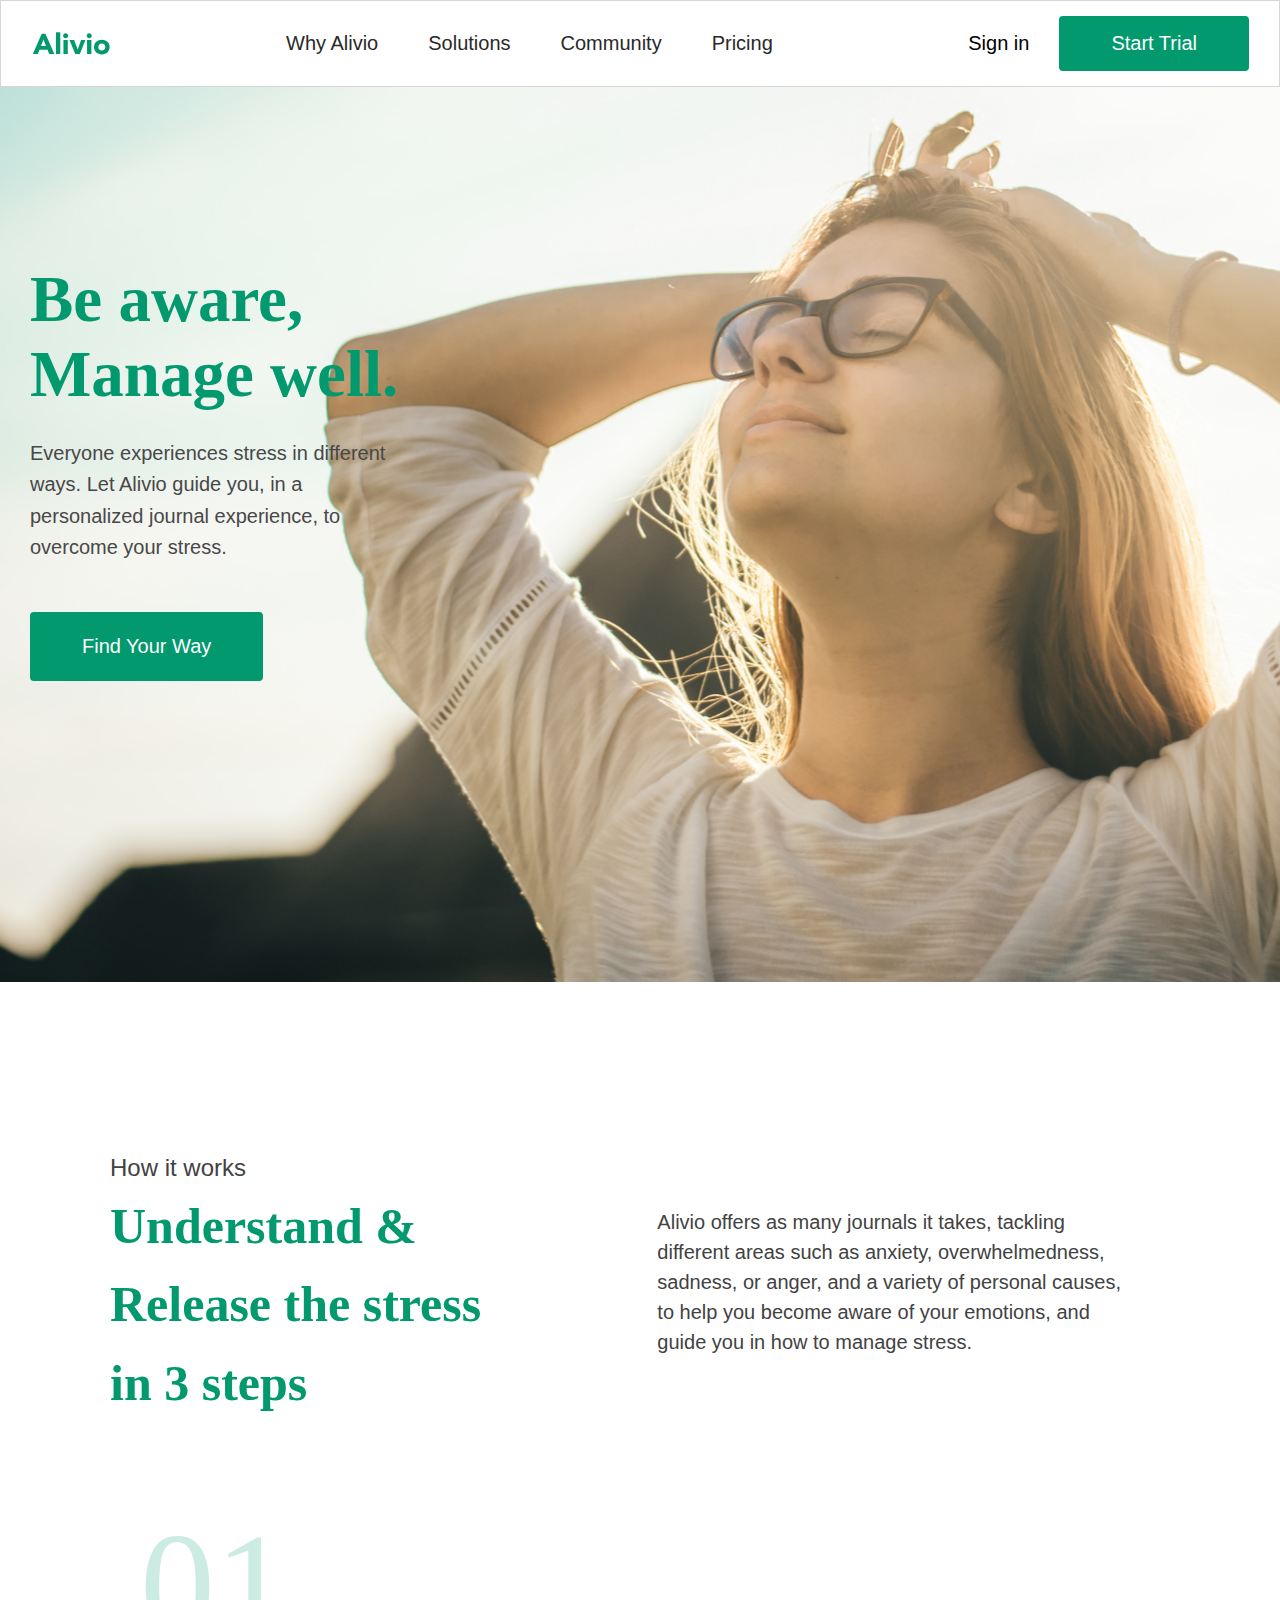
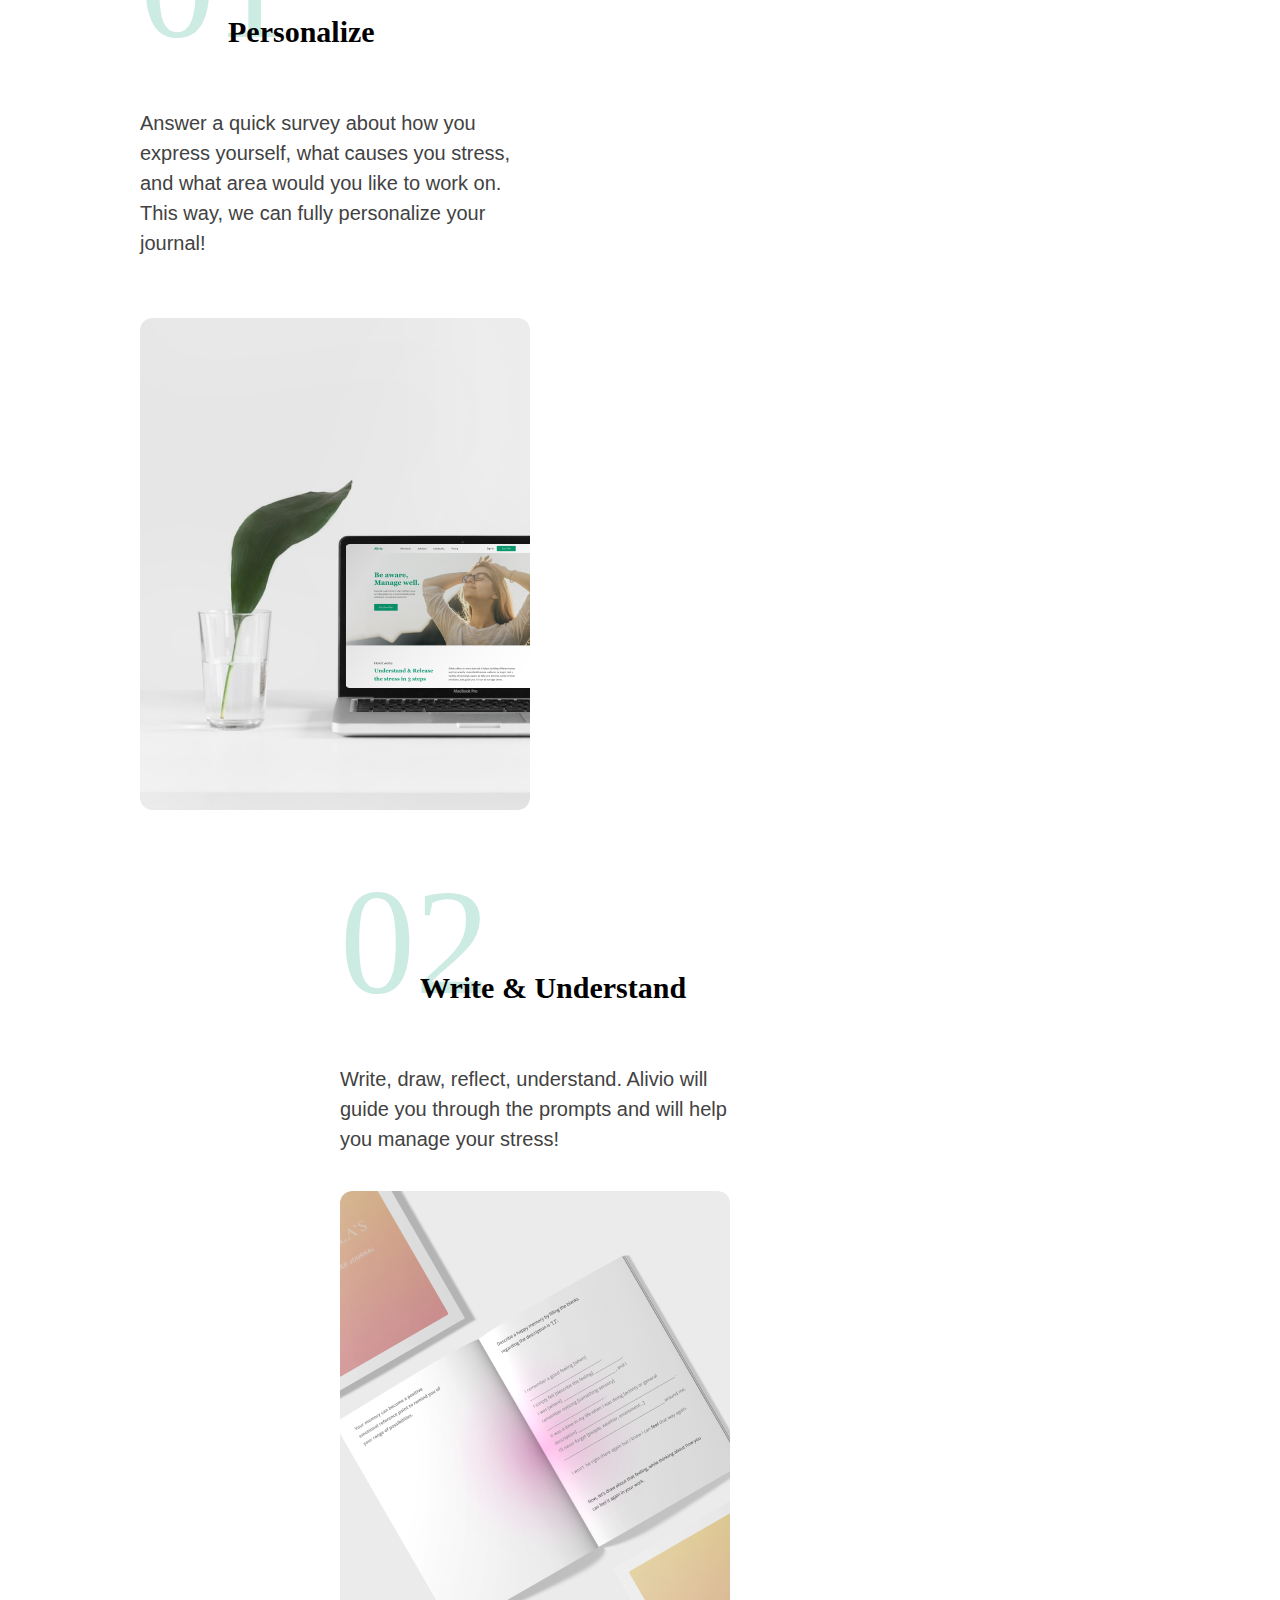
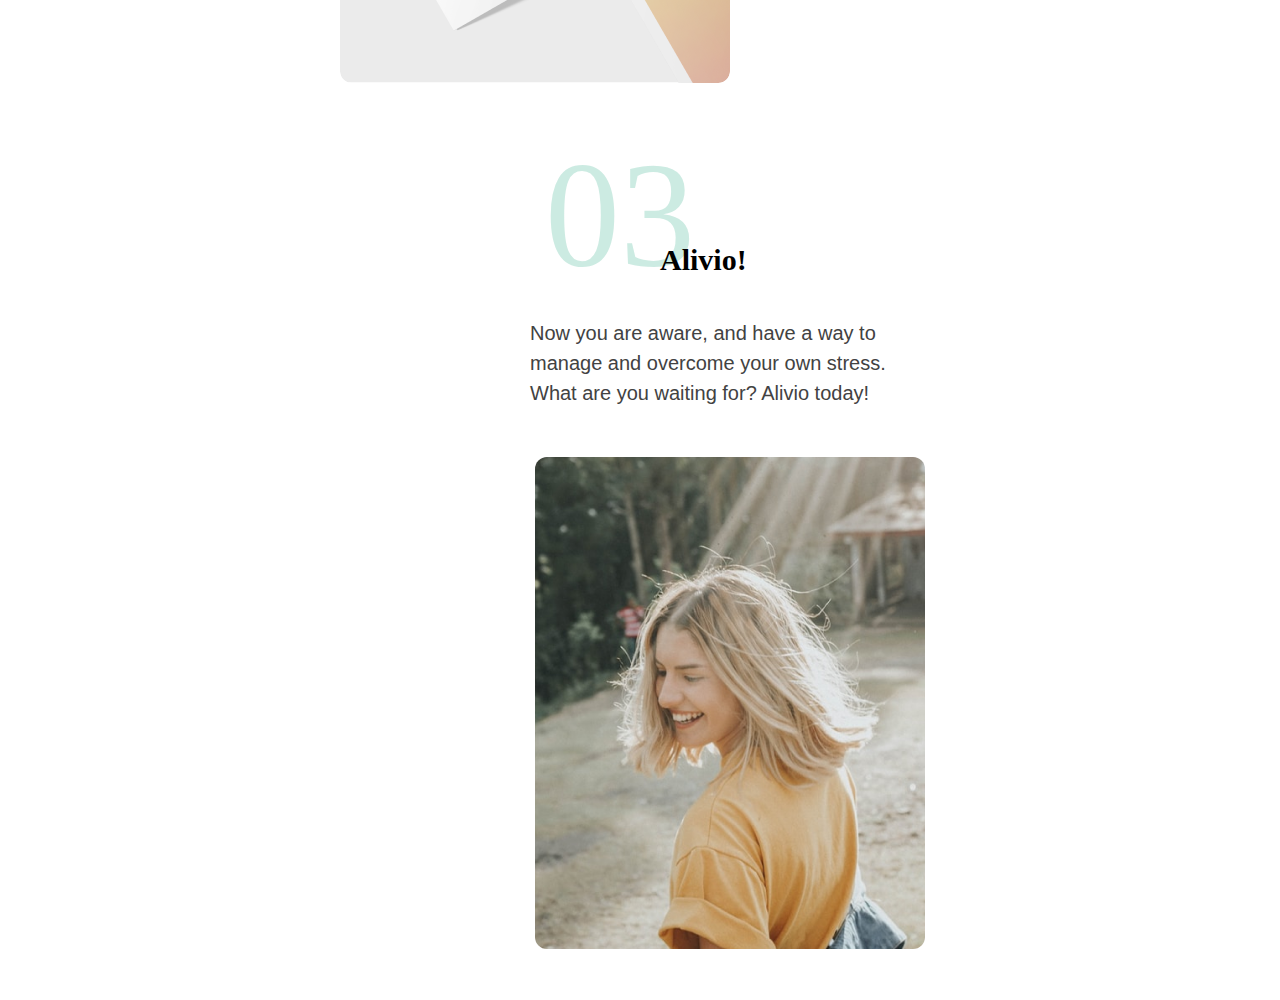
==== index.html @ 871f3500 "first commit" ====
<!DOCTYPE html>
<html lang="en">
<head>
    <meta charset="UTF-8">
    <meta http-equiv="X-UA-Compatible" content="IE=edge">
    <meta name="viewport" content="width=device-width, initial-scale=1.0">
    <link href="https://fonts.cdnfonts.com/css/lato" rel="stylesheet">
    <link rel="stylesheet" href="css/style.css">
    <title>Alivio</title>
</head>
<body>
    <section class="navbar">
        <div class="container">
            <div class="navbar__flex">
                <img class="navbar_logo" id="top" src="img/Logo.svg" alt="Alivio">
                <ul class="navbar__flex-menu">
                    <li><a href="#">Why Alivio</a></li>
                    <li><a href="#">Solutions</a></li>
                    <li><a href="#">Community</a></li>
                    <li><a href="#">Pricing</a></li>
                </ul>
                <div class="navbar__flex-button">
                    <button class="btn_sign-in">Sign in</button>
                    <button class="btn btn_trial">Start Trial</button>
                </div>
            </div>
        </div>
    </section>
    <header class="header">
        <div class="container">           
                <h1 class="header_h1">Be aware, Manage well.</h1>
                <p class="header_p">Everyone experiences stress in different ways.
                    Let Alivio guide you, in a personalized journal experience, to overcome your stress.</p>
                <button class="btn header_btn">Find Your Way</button>
        </div>
    </header>
    <section class="steps">
        <div class="steps_inner">
            <p class="steps_top-p">How it works</p>
            <div class="steps_flex-text">
                <h2 class="steps_h2">Understand & Release the stress in 3 steps</h2>
                <p class="steps_p">Alivio offers as many journals it takes, tackling different areas such as anxiety, overwhelmedness, sadness, or anger, and a variety of personal causes, to help you become aware of your emotions, and guide you in how to manage stress.</p>
            </div>
            <div class="steps_flex-content">
                <div class="steps_flex_content-items">
                    <div class="steps_number">01
                        <h3 class="steps_h3">Personalize</h3>
                    </div>
                    <p class="steps_content-p">Answer a quick survey about how you express yourself, what causes you stress, and what area would you like to work on. This way, we can fully personalize your journal!</p>
                    <div class="steps_img_parent">
                        <img class="steps_img" src="img/content_1.png" alt="img_parent">
                        <div class="steps_img_child">
                            <img class="steps_img_into" src="img/content_1_1.png" alt="img_child">
                        </div>
                    </div>
                </div>
                <div class="steps_flex_content-items">
                    <div class="steps_number">02
                        <h3 class="steps_h3">Write & Understand</h3>
                    </div>
                    <p class="steps_content-p">Write, draw, reflect, understand. Alivio will guide you through the prompts and will help you manage your stress!</p>
                    <img class="steps_img" src="img/content_2.png" alt="img_content-2">
                </div>
                <div class="steps_flex_content-items">
                    <div class="steps_number">03
                        <h3 class="steps_h3">Alivio!</h3>
                    </div>
                    <p class="steps_content-p">Now you are aware, and have a way to manage and overcome your own stress.<br>What are you waiting for? Alivio today!</p>
                    <img class="steps_img" src="img/content_3.png" alt="img_content-2">
                </div>
            </div>
        </div>
    </section>
</body>
</html>
---- css/style.css ----
@import url('https://fonts.cdnfonts.com/css/lato');
html {
    box-sizing: border-box;
}
*, *::after, *::before {
    box-sizing: inherit;
}
body {
    margin: 0;
    padding: 0;
    font-family: 'Lato', sans-serif;
}
img{
    display: block;
    max-width: 100%;
}
a{
    text-decoration: none;
}
li{
   list-style: none;
}
:root {
    --accent-color: #01996D;
    --text-color: #424242;
}
.btn{
    border-radius: 4px;
    border: 2px solid var(--accent-color);
    background: var(--accent-color);
    color: white;
    padding: 20px 50px;
    font-size: 20px;
    font-family: 'Lato', sans-serif;
    font-weight: 400;
    line-height: 25px;
    white-space: nowrap;
}
.container{
    width: 100%;
    max-width: 1370px;
    margin: 0 auto;
}
.navbar {
    border: #D6D6D6 1px solid;
}
.navbar__flex {
    display: flex;
    align-items: center;
    min-height: 85px;
}
.navbar_logo {
    width: 79.565px;
    height: 23.04px;
    margin-right: 172px;
}
.navbar__flex-menu {
    display: flex;
    list-style: none;
    font-size: 20px;
    gap: 72px;
    font-family: 'Lato', sans-serif;
    font-weight: 400;
    margin: 0 284px 0 0;
    padding: 0;
    white-space: nowrap;
}
.navbar__flex-menu a{
    text-decoration: none;
    color: #292929;
}
.navbar__flex-menu li:hover {
    opacity: 0.5;
}
.icon {
    display: none;
}
.navbar__flex-button {
    display: flex;
}
.btn_sign-in {
    border: none;
    color: #000;
    font-family: 'Lato', sans-serif;
    font-size: 20px;
    font-weight: 400;
    background: none;
    padding: 0 30px 0 0;
    white-space: nowrap;
}
.btn_sign-in:hover{
    opacity: 0.5;
}
.btn_trial {
    padding: 13px 50px;
}
.btn_trial:hover {
    opacity: 0.5;
}
.header {
    /* width: 100%; */
    height: 895px;
    background-image: url(../img/girl_header.png);
    background-repeat: no-repeat;
    background-size: cover;
}
.header_h1 {
    color: var(--accent-color);
    font-size: 65px;
    font-family: 'Georgia', serif;
    font-weight: 700;
    max-width: 440px;
    margin: 0 0 26px 0;
    padding-top: 175px;
}
.header_p {
    color: #484848;
    font-size: 20px;
    font-family: 'Lato Regular', sans-serif;
    line-height: 157%;
    max-width: 420px;
    margin: 0 0 48px 0;
}
.header_btn:hover {
    opacity: 0.5;
}
.steps_inner {
    padding: 167px 232px 51px 275px;
}
.steps_top-p {
    color: var(--text-color);
    font-size: 24px;
    font-family: 'Lato SemiBo', sans-serif;
    line-height: 157%;
    margin: 0;
}
.steps_flex-text {
    display: flex;
    margin-bottom: 52px;
}
.steps_h2 {
    color: var(--accent-color);
    font-size: 50px;
    font-family: 'Georgia', serif;
    font-weight: 700;
    line-height: 157%;
    width: 584px;
    margin: 0 136px 0 0;
}
.steps_p {
    color: var(--text-color);
    font-size: 20px;
    font-family: 'Lato Medium', sans-serif;
    line-height: 150%;
    width: 671px;
    margin: 20px 0 0 0;
}
.steps_flex-content {
    display: flex;
}
.steps_flex_content-items:nth-child(1) {
    max-width: 390px;
    margin-right: 95px;
}
.steps_flex_content-items:nth-child(2) {
    max-width: 394px;
    margin-right: 103px;
    padding-top: 286px;
}
.steps_flex_content-items:nth-child(3) {
    max-width: 440px;
    margin-right: 0;
    padding-top: 53px;
}
.steps_number {
    color: rgba(1, 153, 109, 0.20);
    font-family: Georgia;
    font-size: 150px;
    font-weight: 400;
    line-height: 150%; /* 225px */
    position: relative;
    width: 175px;
    height: 225px;
    margin-bottom: 9px;
}
.steps_flex_content-items:nth-child(3) .steps_number {
    padding-left: 5px;
    margin-bottom: 0;
}
.steps_h3 {
    color: #000;
    font-size: 30px;
    font-family: 'Georgia' sans-serif;
    font-weight: 700;
    line-height: 150%;
    margin: 0;
    white-space: nowrap;
    position: absolute;
    content: '';
    top: 135px;
    left: 88px;
}
.steps_flex_content-items:nth-child(2) .steps_h3 {
    top: 135px;
    left: 80px;
}
.steps_flex_content-items:nth-child(3) .steps_h3 {
    top: 134px;
    left: 120px;
}
.steps_content-p {
    color: var(--text-color);
    font-family: 'Lato', sans-serif;
    font-size: 20px;
    font-weight: 500;
    line-height: 150%; 
    margin: 0 0 60px 0;
}
.steps_flex_content-items:nth-child(2) .steps_content-p {
    margin-bottom: 37px; 
}
.steps_flex_content-items:nth-child(3) .steps_content-p {
    margin-top: -10px;
    margin-bottom: 49px;
    margin-left: -10px;
}
.steps_img {
    max-width: 390px;
    max-height: 492px;
    border-radius: 12px;
}
.steps_flex_content-items:nth-child(3) .steps_img {
    margin-left: -5px;
}
.steps_img_parent {
    position: relative;
}

.steps_img_child {
    position: absolute;
    top: 226px;
    right: 0;
}
@media screen and (max-width: 1919px) {
    .header {
        background-position: center;
    }
    .steps_inner {
        padding: 167px 150px 51px 110px;
    }
    .steps_h2 {
        max-width: 584px;
    }
    .steps_p {
        max-width: 671px;
    }
    .steps_flex-content {
        justify-content: space-between;
    }
    .steps_flex_content-items {
        margin-right: 60px;
    }
    .steps_number {
        max-width: 176px;
        max-height: 225px;
    } 
}
@media screen and (max-width: 1600px) {
    .navbar__flex {
        justify-content: space-between;
    }
    .navbar_logo {
        margin-right: 130px;
    }
    .navbar__flex-menu {
        gap: 50px;
        margin: 0 150px 0 0;
    }
    .header_h1 {
        padding-left: 30px;
    }
    .header_p {
        padding-left: 30px;
    }
    .header_btn {
        margin-left: 30px;
    }
}
@media screen and (max-width: 1500px) {
    .navbar__flex {
        flex-wrap: wrap;
        padding: 0 30px 0 30px;
    }
    .steps_flex-content {
        flex-direction: column;
        align-items: flex-start;
        gap: 20px;
    }
   .steps_flex_content-items {
        margin-right: 0;
    }
    .steps_flex_content-items:nth-child(1) {
        margin-left: 30px;
    }
    .steps_flex_content-items:nth-child(2) {
        padding: 0;
        margin-left: 230px;
        max-width: 390px;
    }
    .steps_flex_content-items:nth-child(3) {
        padding: 0;
        margin-left: 430px;
        max-width: 390px;
    }
}
@media screen and (max-width: 1200px) {
    .navbar_logo {
        margin-right: 50px;
    }
    .navbar__flex-menu {
        margin-right: 50px;
    }
}
@media screen and (max-width: 1015px) {
    .steps_inner {
        padding: 100px 50px 51px 50px;
    }
    .steps_h2{
        margin-right: 50px;
    }
    .steps_flex_content-items:nth-child(2) {
        margin-left: 100px;
    }
    .steps_flex_content-items:nth-child(3) {
        margin-left: 200px;
    }
}
@media screen and (max-width: 731px) {
    .navbar_logo {
        margin-bottom: 30px;
    }
    .header {
        background-position: left;
        padding-right: 30px;
    }
    .steps_flex-text {
        flex-direction: column;
    }
    .steps_h2 {
        width: 100%;
    }
    .steps_p {
        max-width: 584px;
        width: 100%;
    }
    .steps_flex_content {
        align-items: center;
    }
    .steps_flex_content-items:nth-child(1) {
        margin-left: 0px;
    }
    .steps_flex_content-items:nth-child(2) {
        margin-left: 0px;
    }
    .steps_flex_content-items:nth-child(3) {
        margin-left: 0px;
        margin-right: 95px;
    }
    .steps_flex_content-items:nth-child(3) .steps_number {
        padding-left: 0;
    }
    .steps_flex_content-items:nth-child(3) .steps_img {
        margin-left: 0;
    }
}
@media screen and (max-width: 585px) {
    .navbar__flex {
        justify-content: flex-start;
    }
    .navbar_logo {
        margin-right: 70px;
    }
    .navbar__flex-menu {
       padding-top: 20px;
       flex-direction: column;
       gap: 20px;
    }
    .steps_flex_content-items:nth-child(1) {
        margin-right: 0;
    }
    .steps_flex_content-items:nth-child(2) {
        margin-right: 0;
    }
    .steps_flex_content-items:nth-child(3) {
        margin-right: 0;
    }
}
@media screen and (max-width: 460px) {
    .btn_trial {
        padding: 13px 20px;
    }
    .header {
        min-height: 600px;
    }
    .header_h1 {
        font-size: 30px;
        padding-top: 100px;
    }
    .header_btn {
        padding: 13px 25px;
    }
    .steps_h2 {
        font-size: 30px;
    }
    .steps_flex_content {
        padding: 0 30px 0 30px;
    }
    .steps_img {
        max-width: 250px;
        max-height: 315px;
    }
    .steps_img_child{
        width: 115px;
        height: 90px;
        top: 146px;
        left: 136px;
    }
    .steps_h3 {
        white-space: normal;
        top: 135px;
        left: 60px;
    }
    .steps_flex_content-items:nth-child(2) .steps_h3 {
        top: 135px;
        left: 60px;
    }
    .steps_flex_content-items:nth-child(3) .steps_h3 {
        top: 135px;
        left: 60px;
    }
}
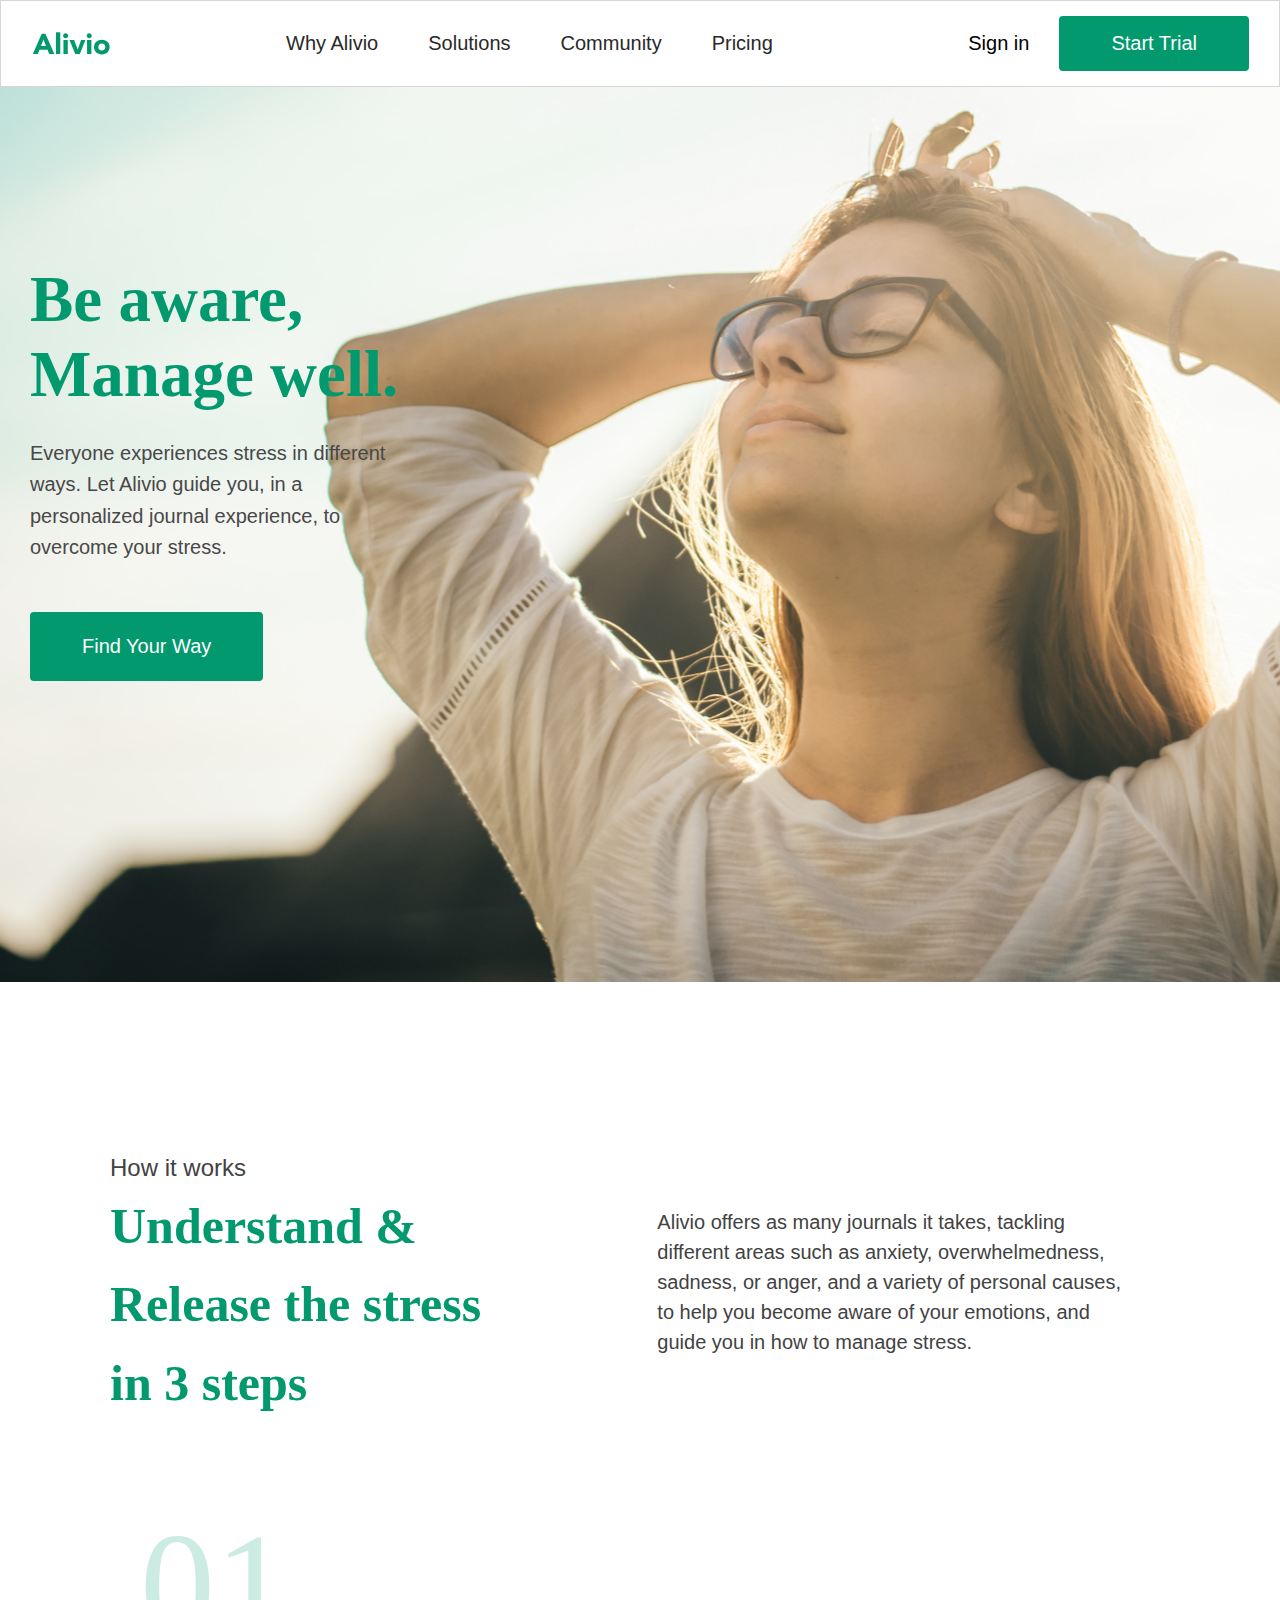
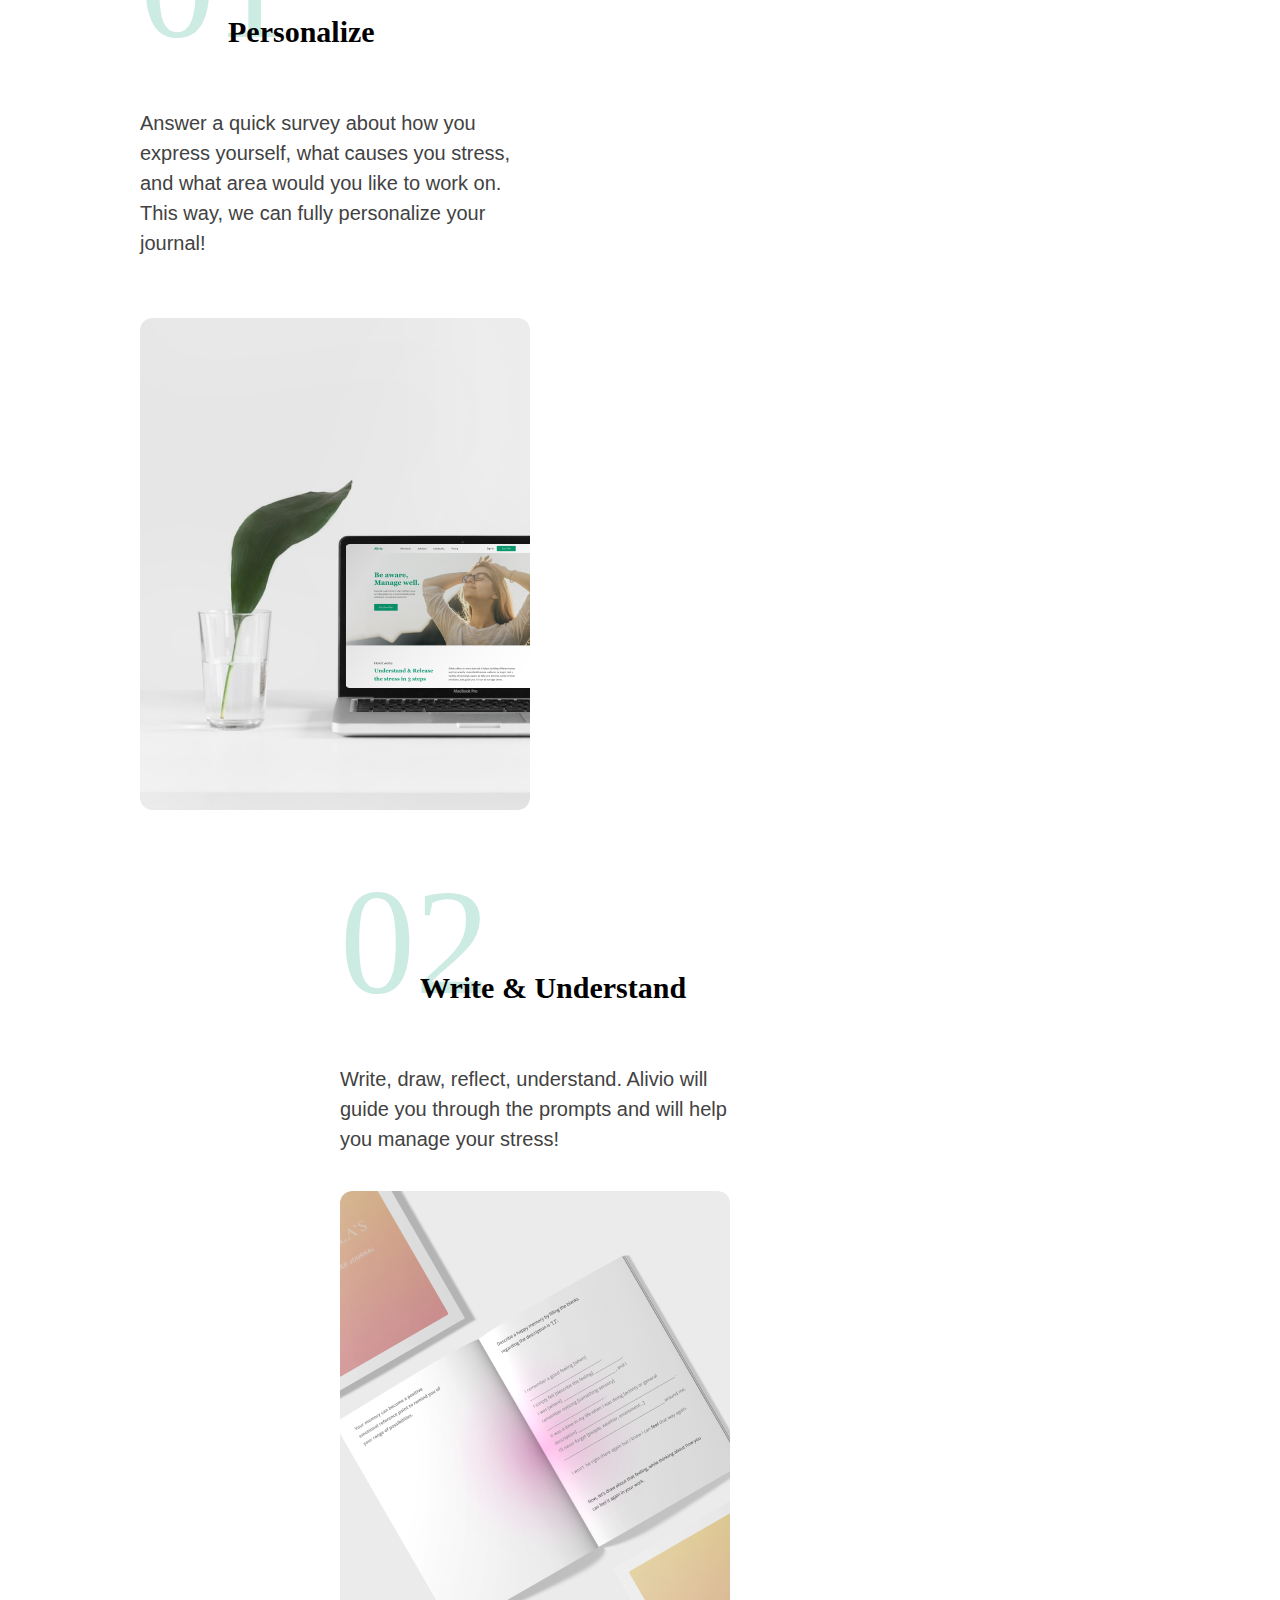
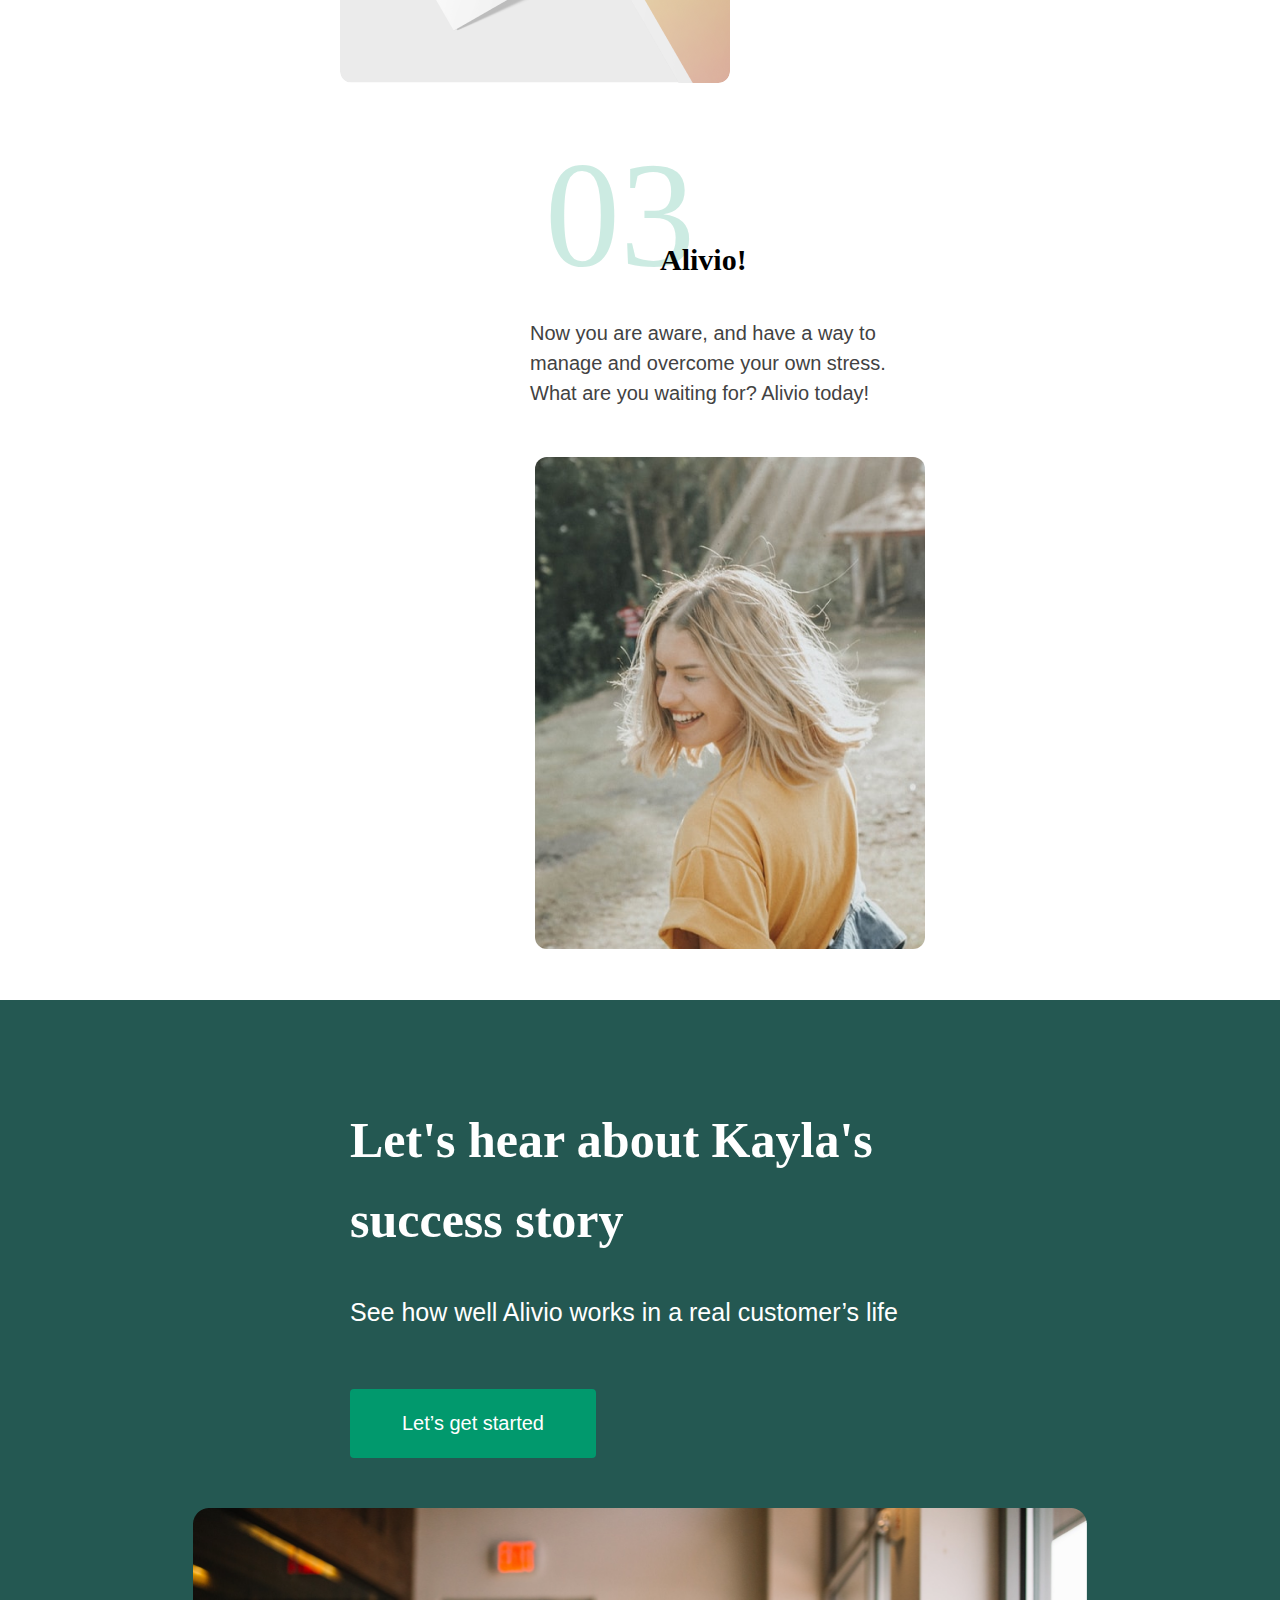
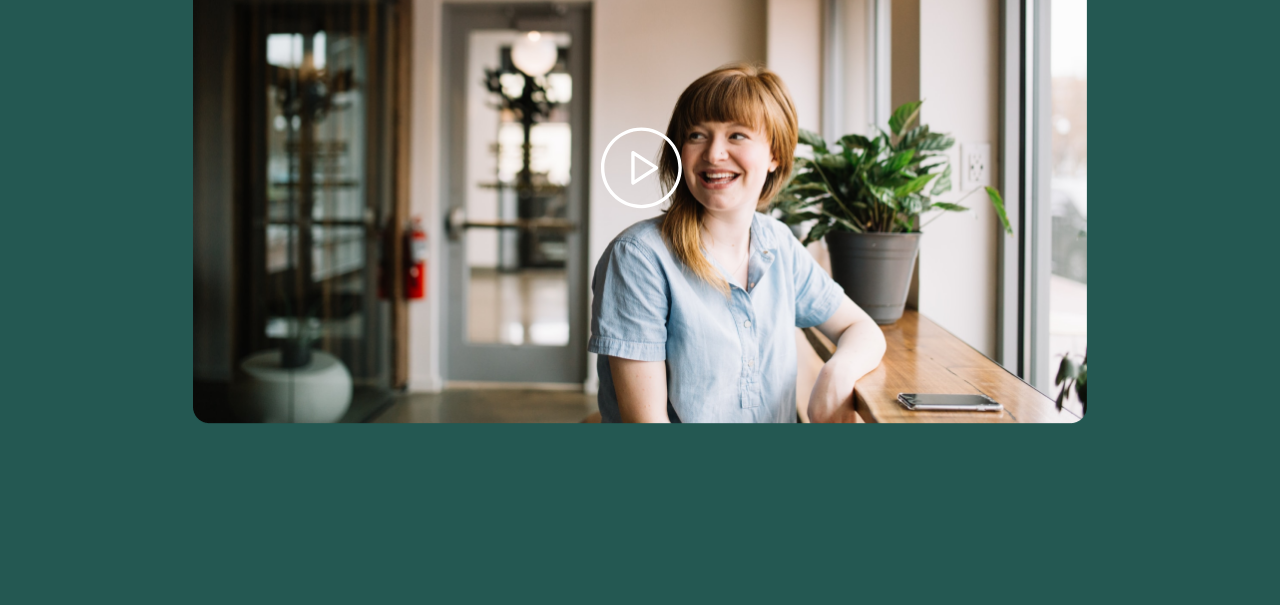
==== commit 87c3f8bf: "second commit" ====
--- a/index.html
+++ b/index.html
@@ -71,5 +71,20 @@
             </div>
         </div>
     </section>
+    <section class="video">
+        <div class="video_flex">
+            <div class="video_flex-text">
+                <h2 class="video_h2">Let's hear about Kayla's success story</h2>
+                <p class="video_p">See how well Alivio works in a real customer’s life</p>
+                <button class="btn video_btn">Let’s get started</button>
+            </div>
+            <div class="video_poster">
+                <video class="video_size" poster="img/Video.png">Видео</video>
+                <div class="video-icon">
+                    <img src="img/Group.svg" alt="icon">
+                </div>
+            </div>
+        </div>
+    </section>
 </body>
 </html>     
--- a/css/style.css
+++ b/css/style.css
@@ -35,6 +35,10 @@
     font-weight: 400;
     line-height: 25px;
     white-space: nowrap;
+}
+.btn:hover{
+    cursor: pointer;
+    opacity: 0.5;
 }
 .container{
     width: 100%;
@@ -241,6 +245,59 @@
     top: 226px;
     right: 0;
 }
+.video {
+    padding: 229px 0 177px 0;
+    background-color: #245852;
+}
+.video_flex {
+    display: flex;
+    align-items: center;
+    justify-content: center;
+}
+.video_flex-text {
+    margin-right: 32px;
+}
+.video_h2 {
+    color: #FFF;
+    font-size: 50px;
+    font-family: 'Georgia', serif;
+    font-weight: 700;
+    line-height: 160%;
+    max-width: 580px;
+    margin: 0 0 33px 0;
+}
+.video_p {
+    color: #FFF;
+    font-size: 25px;
+    font-family: 'Lato', sans-serif;
+    font-weight: 400;
+    line-height: 157%;
+    margin: 0 0 57px 0;
+}
+.video_size {
+    width: 896px;
+    height: 516px;
+}
+.video_btn:hover {
+    cursor: pointer;
+    opacity: 0.5;
+}
+.video_poster {
+    position: relative;
+}
+.video-icon {
+    position: absolute;
+    top: 219px;
+    right: 406px;
+}
+.video-icon:hover {
+    cursor: pointer;
+    opacity: 0.5;
+}
+
+/* .video_poster:hover{
+    opacity: 0.6;
+} */
 @media screen and (max-width: 1919px) {
     .header {
         background-position: center;
@@ -285,6 +342,15 @@
     .header_btn {
         margin-left: 30px;
     }
+    .video {
+        padding-top: 100px;
+    }
+    .video_flex {
+        flex-direction: column;
+    }
+    .video_flex-text {
+        margin: 0 0 50px 0;
+    }
 }
 @media screen and (max-width: 1500px) {
     .navbar__flex {
@@ -334,6 +400,20 @@
     .steps_flex_content-items:nth-child(3) {
         margin-left: 200px;
     }
+    .video_flex {
+        align-items: flex-start;
+        padding-left: 80px;
+    }
+    .video_size {
+        width: 500px;
+        height: 288px;
+    }
+    .video-icon {
+        width: 60px;
+        height: 60px;
+        top: 108px;
+        right: 216px;
+    }
 }
 @media screen and (max-width: 731px) {
     .navbar_logo {
@@ -393,6 +473,25 @@
     }
     .steps_flex_content-items:nth-child(3) {
         margin-right: 0;
+    } 
+    .video_flex {
+        padding-left: 40px;
+    }
+    .video_h2 {
+        font-size: 30px;
+    }
+    .video_p {
+        font-size: 20px;
+    }
+    .video_size {
+        width: 300px;
+        height: 173px;
+    }
+    .video-icon {
+        width: 30px;
+        height: 30px;
+        top: 77px;
+        right: 135px;
     }
 }
 @media screen and (max-width: 460px) {
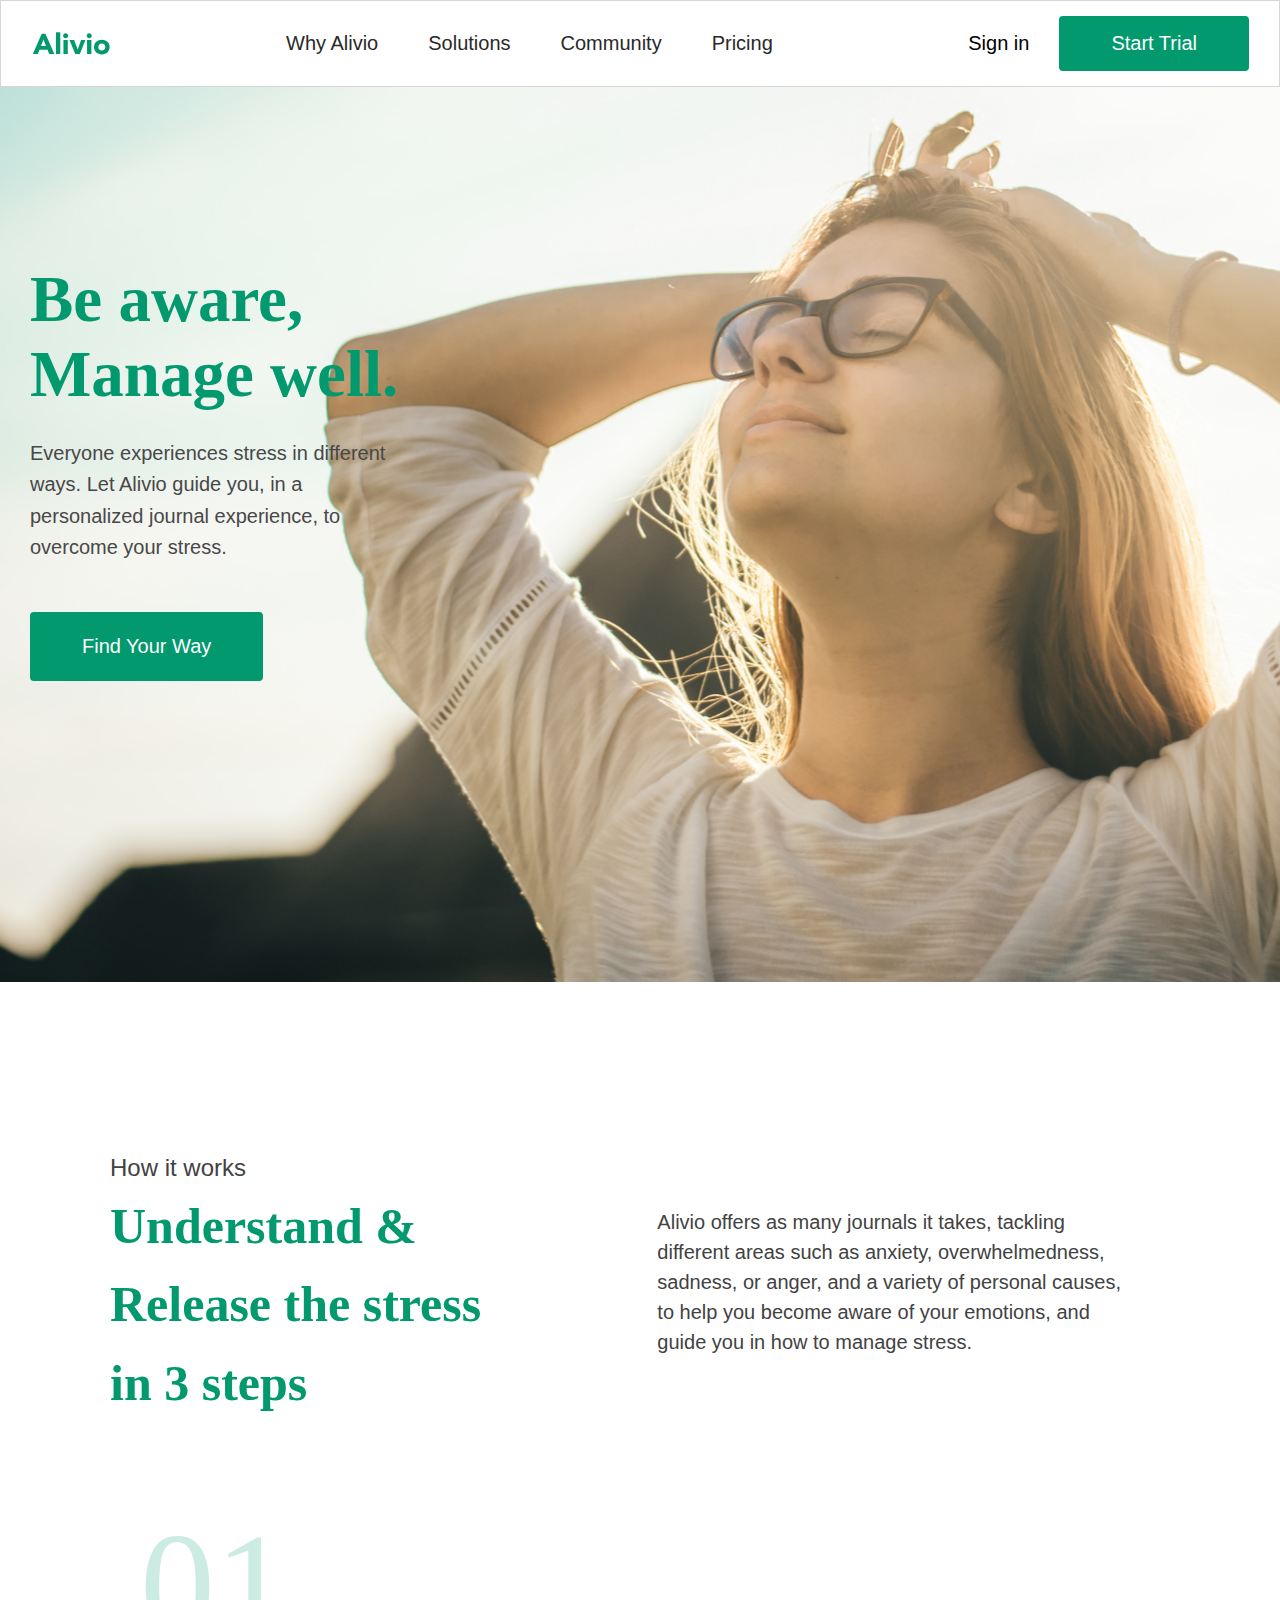
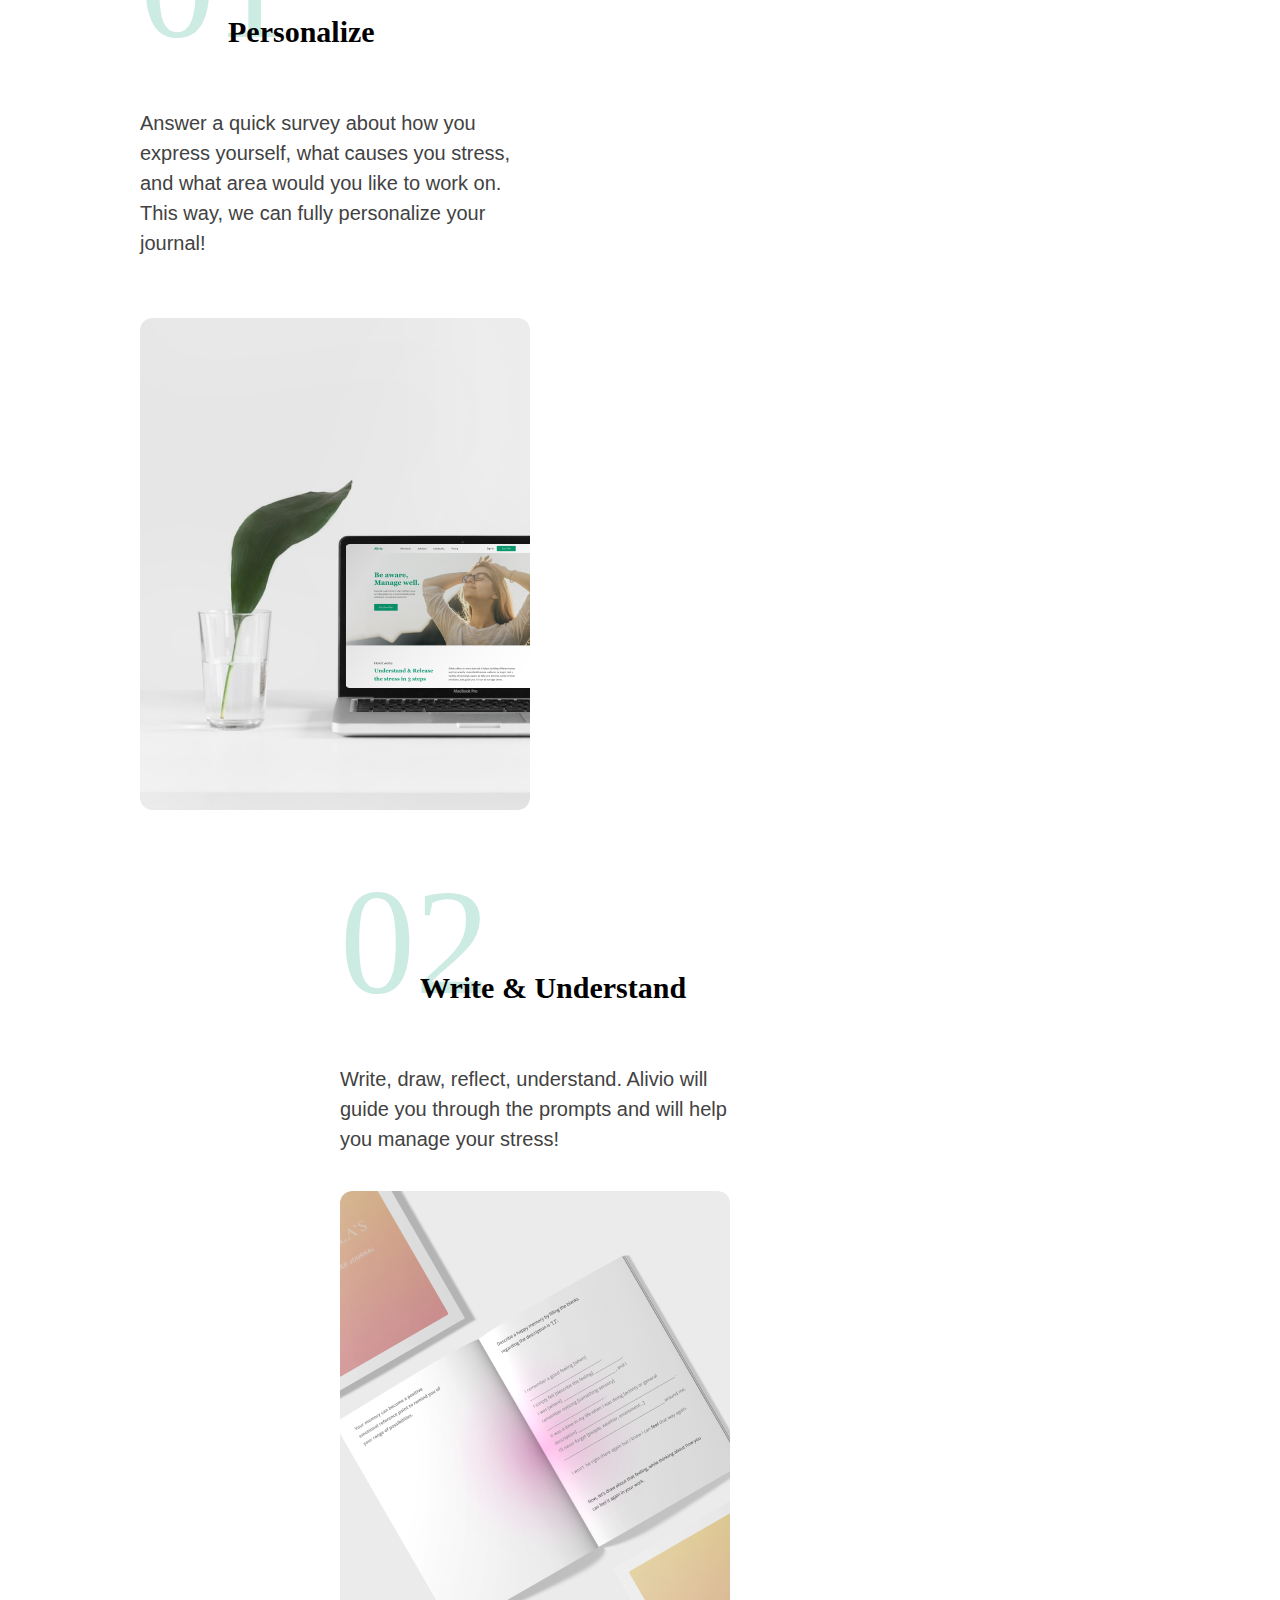
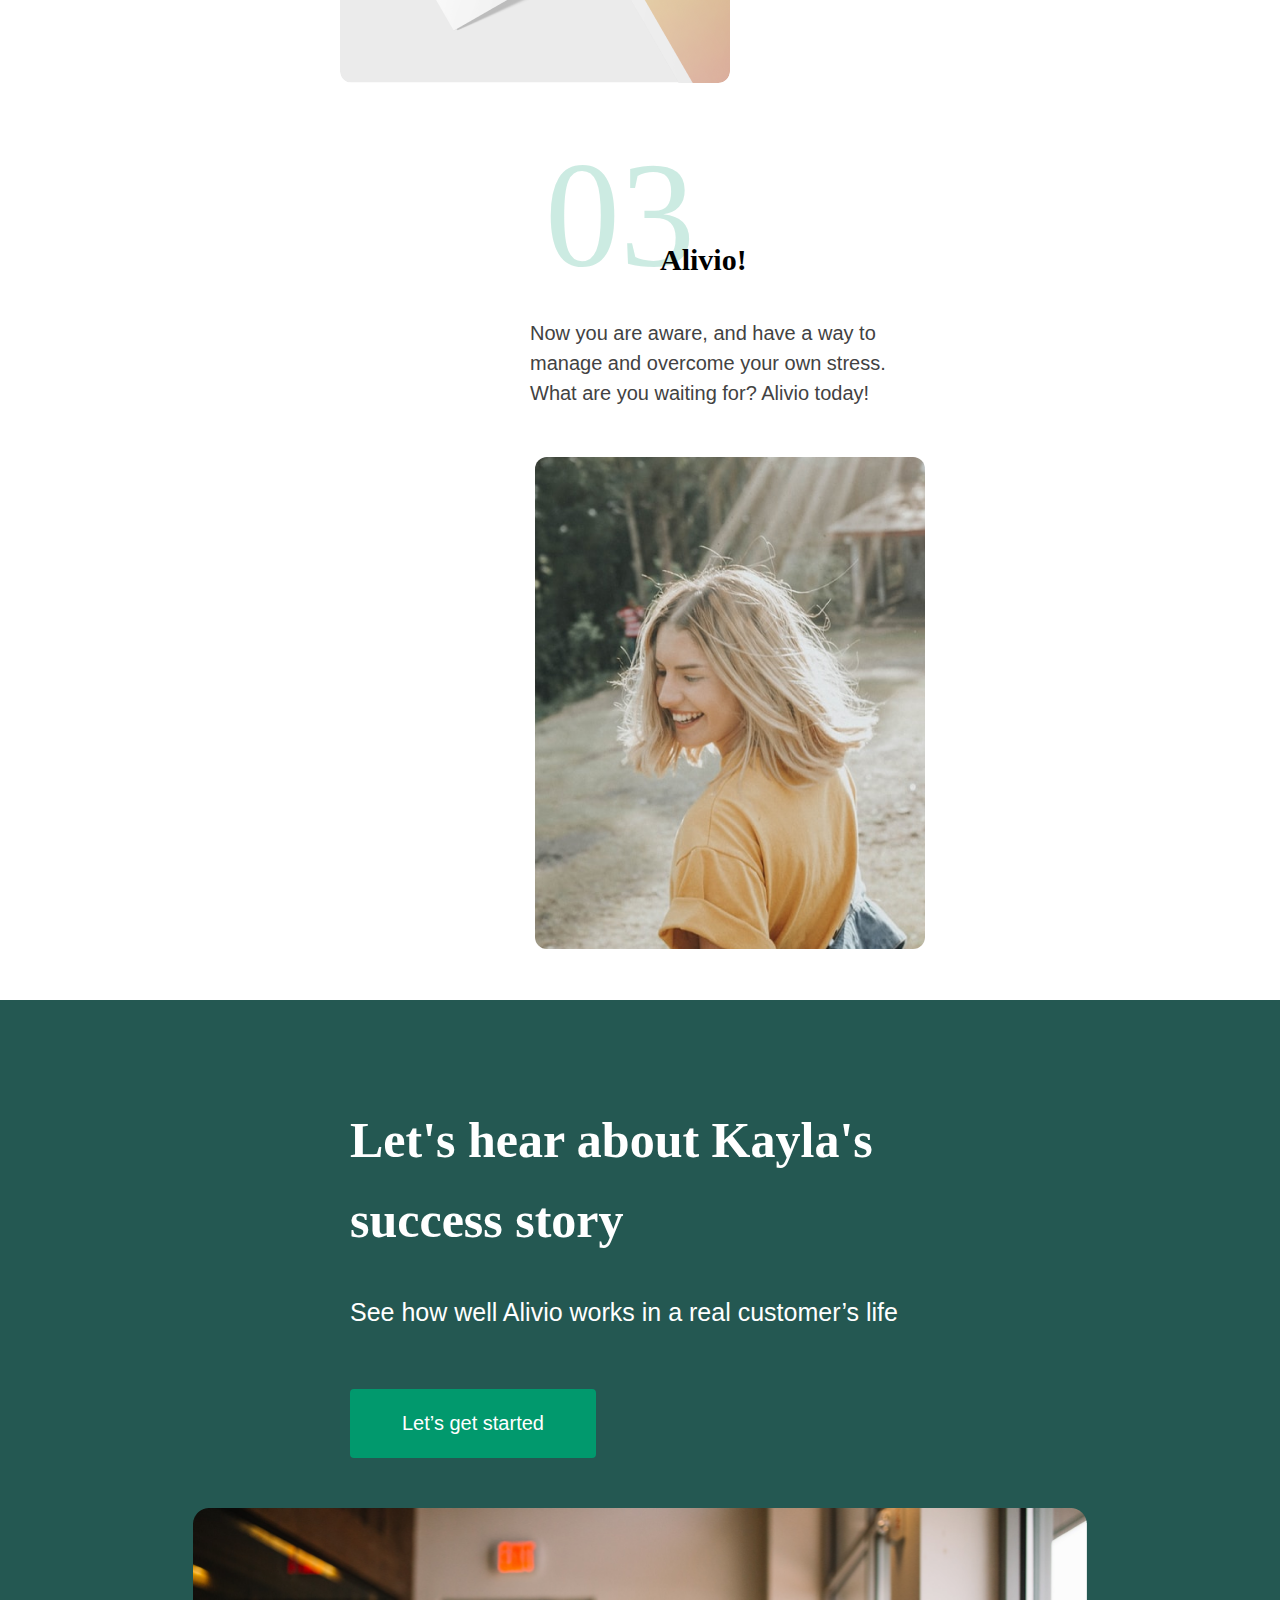
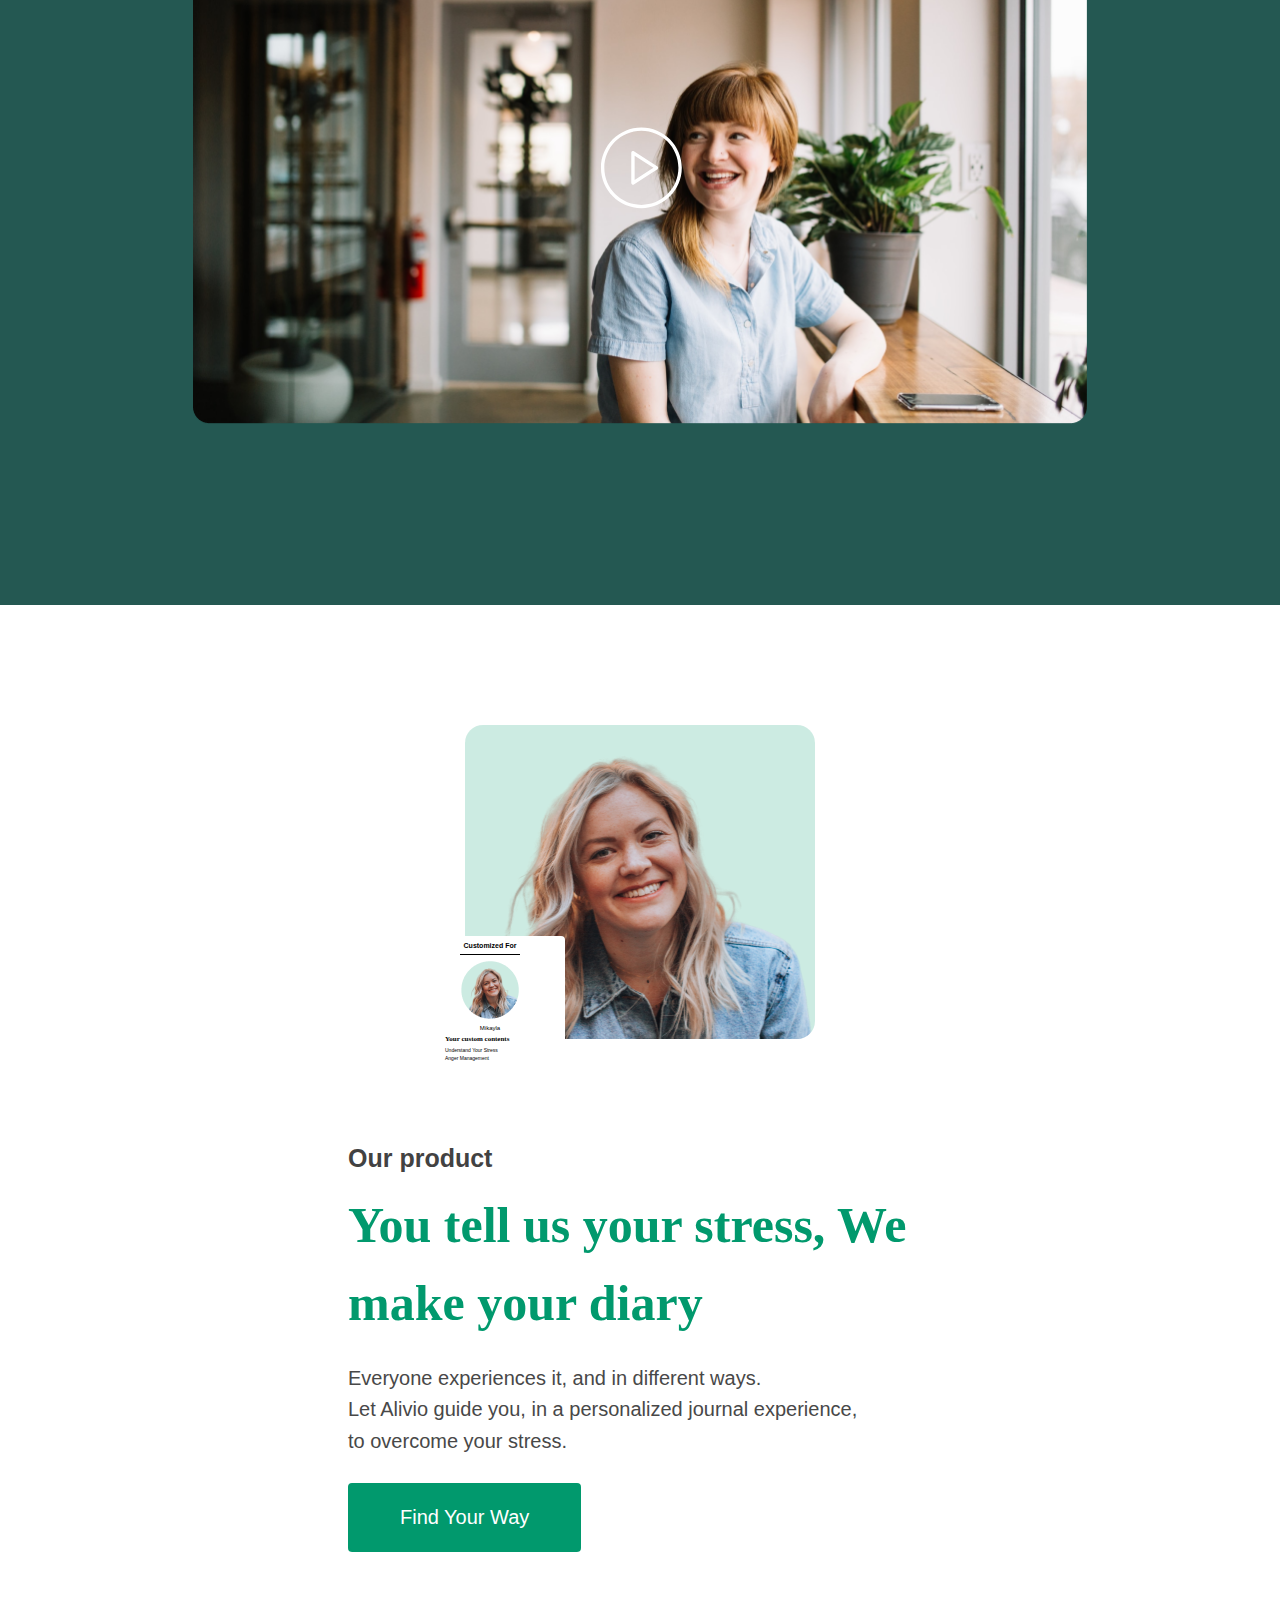
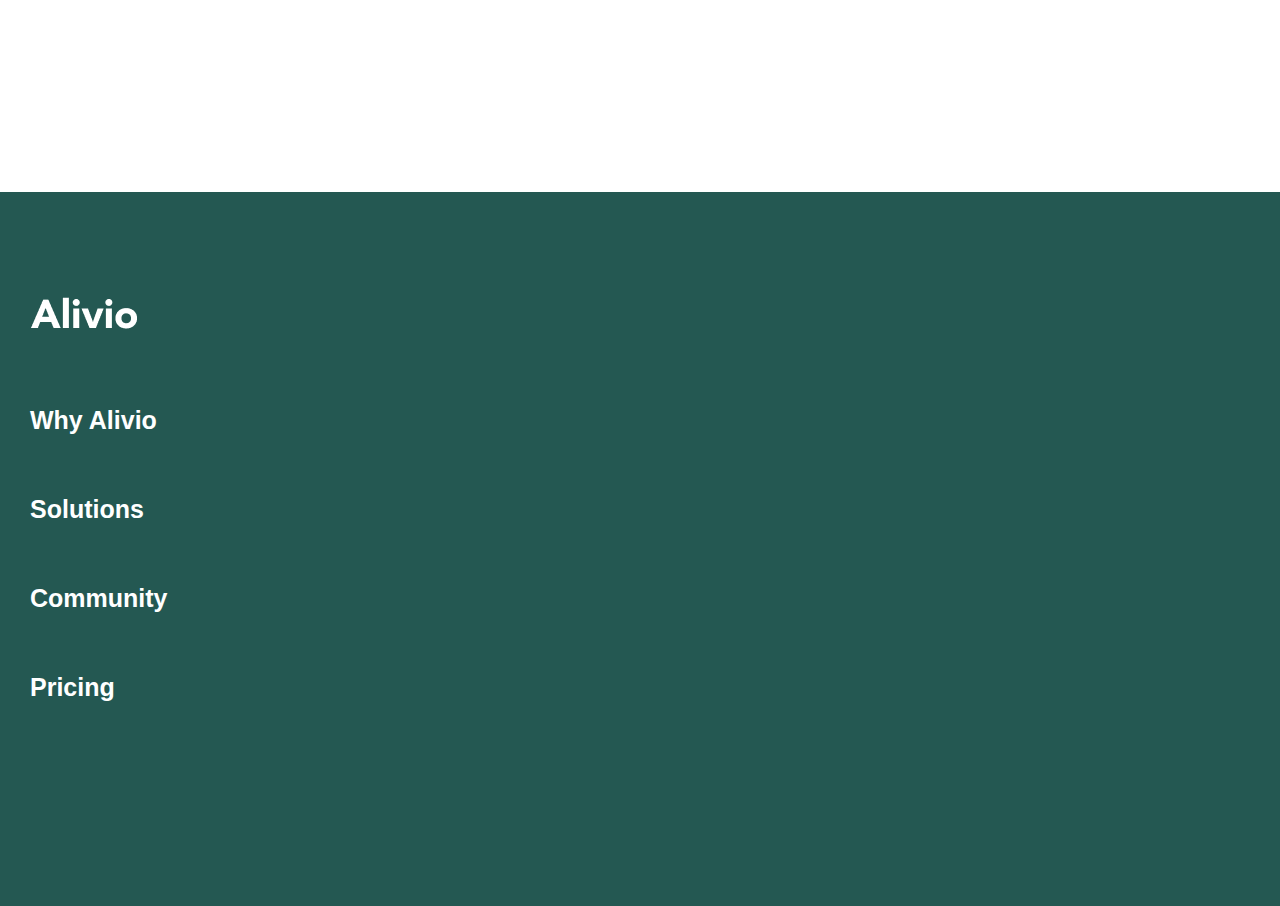
==== commit a3afbd0f: "final commit" ====
--- a/index.html
+++ b/index.html
@@ -86,5 +86,41 @@
             </div>
         </div>
     </section>
+    <section class="product">
+        <div class="container">
+            <div class="product__flex">
+                <div class="product__flex_card">
+                    <div class="product-photo-into">
+                        <h5 class="product_h5">Customized For</h5>
+                        <div class="product-line"></div>
+                        <img class="product-photo-sm" src="img/Image_sm.png" alt="photo">
+                        <p class="product_manager_name">Mikayla</p>
+                        <h6 class="product_h6">Your custom contents</h6>
+                        <ul class="product_contents">
+                            <li>Understand Your Stress</li>
+                            <li> Anger Management</li>
+                        </ul>
+                    </div>
+                </div>
+                <div class="product__flex_text">
+                    <h4 class="product_text_h4">Our product</h4>
+                    <h2 class="product_text_h2">You tell us your stress, We make your diary</h2>
+                    <p class="product_text_p">Everyone experiences it, and in different ways.<br>Let Alivio guide you, in a personalized journal experience, to overcome your stress.</p>
+                    <button class="btn product_btn">Find Your Way</button>
+                </div>
+            </div>
+        </div>
+    </section>
+    <footer class="footer">
+        <div class="container">
+            <a href="#top"><img class="footer_logo" src="img/Alivio_logo.png" alt="Alivio"></a>
+            <ul class="footer_menu">
+                <li><a href="#">Why Alivio</a></li>
+                <li><a href="#">Solutions</a></li>
+                <li><a href="#">Community</a></li>
+                <li><a href="#">Pricing</a></li>
+            </ul>
+        </div>
+    </footer>
 </body>
 </html>     
--- a/css/style.css
+++ b/css/style.css
@@ -298,6 +298,127 @@
 /* .video_poster:hover{
     opacity: 0.6;
 } */
+
+.product {
+    padding: 120px 0 240px 0;
+}
+.product__flex {
+    display: flex;
+    padding-left: 57px;
+}
+.product__flex_card {
+    width: 638px;
+    height: 573px;
+    margin-right: 90px;
+    background-image: url(../img/product_img.png);
+    background-color: rgba(1, 153, 109, 0.20);
+    border-radius: 18px;
+    background-repeat: no-repeat;
+    background-position: 97px;
+    position: relative;
+
+}
+.product-photo-into {
+    width: 296px;
+    height: 294px;
+    border-radius: 4px;
+    background-color: #FFF;
+    padding: 23px 0 30px 0;
+    position: absolute;
+    top: 354px;
+    right: 403px;
+}
+.product_h5 {
+    color: #000;
+    text-align: center;
+    font-size: 14.49px;
+    font-family: 'Lato', sans-serif;
+    line-height: 157%;
+    margin: 0 0 5px 0;
+}
+.product-line {
+    width: 110.486px;
+    height: 0.746px;
+    background-color: #000;
+    margin: 0 auto;
+    margin-bottom: 12px;
+}
+.product-photo-sm {
+    margin: 0 auto; 
+}
+.product_manager_name {
+    color: #000;
+    text-align: center;
+    font-size: 11.935px;
+    font-family: 'Lato', sans-serif;
+    font-weight: 400;
+    line-height: 157%;
+    margin: 0 0 20px 0;
+}
+.product_h6 {
+    color: #000;
+    font-size: 15.929px;
+    font-family: 'Georgia', serif;
+    font-weight: 700;
+    line-height: 157%;
+    padding-left: 64px;
+    margin: 0 0 17px 0;
+}
+.product_contents li {
+    margin-bottom: 16px;
+}
+.product_text_h4 {
+    color: var(--text-color);
+    font-size: 25px;
+    font-family: 'Lato', sans-serif;
+    line-height: 157%;
+    margin: 0 0 7px 0;
+}
+.product_btn:hover {
+    opacity: 0.5;
+}
+
+.product_text_h2 {
+    color: var(--accent-color);
+    font-size: 50px;
+    font-family: 'Georgia', serif;
+    font-weight: 700;
+    line-height: 157%;
+    max-width: 584px;
+    margin: 0 0 20px 0;
+}
+.product_text_p {
+    color: #484848;
+    font-size: 20px;
+    font-family: 'Lato Regular', sans-serif;
+    line-height: 157%;
+    max-width: 530px;
+    margin: 0 0 26px 0;
+}
+.footer {
+    padding: 105px 0 144px 0;
+    background-color: #245852;
+}
+.footer_logo {
+    margin-bottom: 77px;
+}
+.footer_menu {
+    padding: 0;
+    font-size: 25px;
+    font-family: 'Lato', sans-serif;
+    font-weight: 700;
+    list-style: none;
+}
+.footer_menu a {
+    text-decoration: none;
+    color: #FFF;
+}
+.footer_menu li {
+    margin-bottom: 60px;
+}
+.footer_menu li:hover {
+    opacity: 0.5;
+}
 @media screen and (max-width: 1919px) {
     .header {
         background-position: center;
@@ -351,6 +472,15 @@
     .video_flex-text {
         margin: 0 0 50px 0;
     }
+    .product__flex {
+        padding-left: 75px;
+    }
+    .footer_logo {
+        padding-left: 30px;
+    }
+    .footer_menu {
+        padding-left: 30px;
+    }
 }
 @media screen and (max-width: 1500px) {
     .navbar__flex {
@@ -377,6 +507,64 @@
         padding: 0;
         margin-left: 430px;
         max-width: 390px;
+    }
+    .product__flex {
+        padding: 0;
+        flex-direction: column;
+        align-items: center;
+    }
+    .product__flex_card {
+        margin: 0 0 100px 0;
+    }
+    .product__flex_card {
+        width: 350px;
+        height: 314px;
+        margin-right: 0px;
+        background-position-x: 70%;
+        background-position-y: 30%;
+    }
+    .product-photo-into {
+        width: 150px;
+        height: 149px;
+        padding: 5px 0 5px 0;
+        top: 211px;
+        right: 250px;
+    }
+    .product_h5 {
+        font-size: 7px;
+        margin: 0 0 2px 0;
+    }
+    .product-line {
+        width: 60px;
+        height: 0.4px;
+        margin-bottom: 5px;
+    }
+    .product-photo-sm {
+        border: #FFF solid 0.5px;
+        margin-bottom: 5px;
+    }
+    .product_manager_name {
+        font-size: 6px;
+        line-height: 100%;
+        margin: 0 0 5px 0;
+    }
+    .product_h6 {
+        font-size: 7px;
+        line-height: 100%;
+        padding-left: 30px;
+        margin: 0 0 5px 0;
+    }
+    .product_contents {
+        padding-left: 30px;
+        font-size: 5px;
+        line-height: 100%;
+    }
+    .product_contents li {
+        margin-bottom: 3px;
+    }
+    .product__flex_text {
+        padding-left: 50px;
+        padding-right: 50px;
     }
 }
 @media screen and (max-width: 1200px) {
@@ -537,4 +725,26 @@
         top: 135px;
         left: 60px;
     }
+    .product {
+        padding: 100px 0 100px 0;
+    }
+    .product__flex {
+        padding: 0 20px 0 20px;
+    }
+    .product_text_h2 {
+        font-size: 30px;
+    }
+    .product__flex_card {
+        width: 230px;
+        height: 206px;
+        background-position-x: center;
+        background-position-y: 30%;
+    }
+    .product-photo-into {
+        top: 155px;
+        right: 95px;
+    }
+    .product_btn {
+        padding: 13px 25px;
+    }
 }